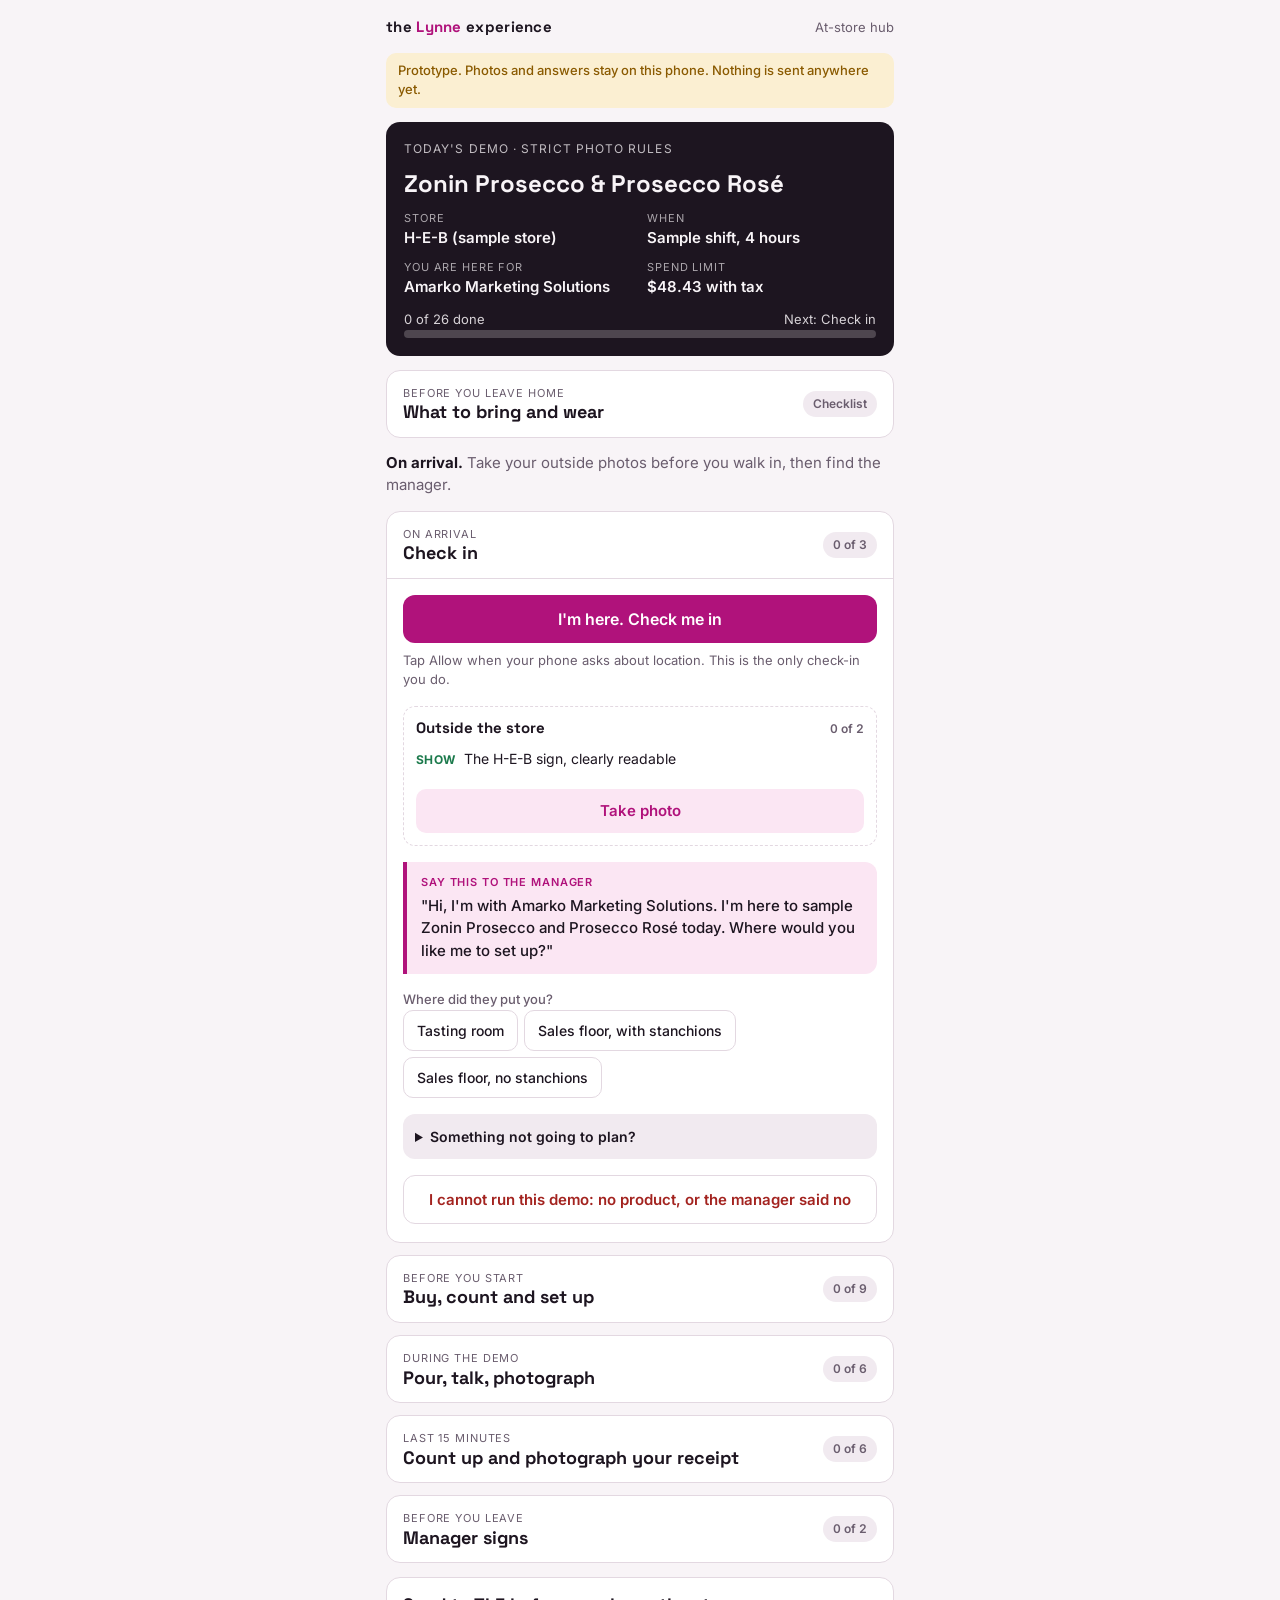
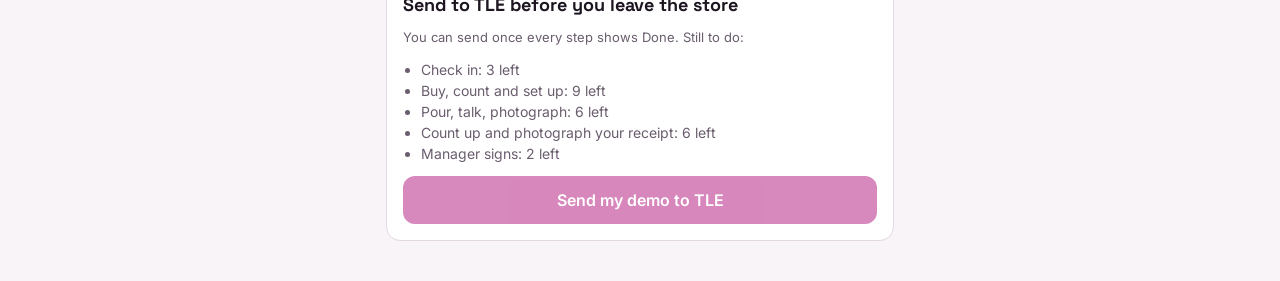
==== zonin/index.html @ b0b4a989 "Add Zonin strict-photo-rules hub prototype Co-Authored-By: Claude Fable 5.2 <noreply@anthropic.com>" ====
<!doctype html>
<html lang="en">
<head>
<meta charset="utf-8">
<meta name="viewport" content="width=device-width, initial-scale=1, viewport-fit=cover">
<meta name="robots" content="noindex">
<style>html,body{margin:0}</style>
<meta name="claude:viewport-fit-sides" content="cover">
<title>Zonin At-Store Hub</title>
<link rel="stylesheet" href="https://fonts.googleapis.com/css2?family=Inter:wght@400;500;600&family=Space+Grotesk:wght@500;600;700&display=swap">
<style>
/* Layout: one phone-width column. A shift ticket on top, then the demo as five timed stages that open one at a time.
   This is the strict-client version: every photo box carries its own rules and each photo is confirmed before it counts. */
:root{
  --bg:#F8F4F7; --surface:#FFFFFF; --sunk:#F1EAF0; --ink:#1D1520; --muted:#6A5D6E; --line:#E3D8E1;
  --accent:#B0127B; --accent-ink:#FFFFFF; --accent-soft:#FBE6F3;
  --good:#1C7A4C; --good-soft:#DFF3E8; --warn:#8A5A00; --warn-soft:#FBEFD2; --bad:#A3231F; --bad-soft:#FBE4E2;
  --display:"Space Grotesk","Avenir Next","Segoe UI",sans-serif;
  --body:"Inter",system-ui,-apple-system,"Segoe UI",sans-serif;
  --r:14px;
}
@media (prefers-color-scheme: dark){:root:not([data-theme="light"]){
  --bg:#141015; --surface:#1F1821; --sunk:#2A212C; --ink:#F4ECF2; --muted:#AA9CAD; --line:#3A2F3C;
  --accent:#F062BC; --accent-ink:#1D0A16; --accent-soft:#3B1730;
  --good:#58C990; --good-soft:#163526; --warn:#E9B949; --warn-soft:#3A2D0D; --bad:#F08A85; --bad-soft:#3D1917; color-scheme:dark}}
:root[data-theme="dark"]{
  --bg:#141015; --surface:#1F1821; --sunk:#2A212C; --ink:#F4ECF2; --muted:#AA9CAD; --line:#3A2F3C;
  --accent:#F062BC; --accent-ink:#1D0A16; --accent-soft:#3B1730;
  --good:#58C990; --good-soft:#163526; --warn:#E9B949; --warn-soft:#3A2D0D; --bad:#F08A85; --bad-soft:#3D1917; color-scheme:dark}

*{box-sizing:border-box}
[hidden]{display:none!important}
body{background:var(--bg);color:var(--ink);font-family:var(--body);font-size:16px;line-height:1.5}
.wrap{max-width:540px;margin:0 auto;padding-block:16px 40px;
  padding-left:max(16px,env(safe-area-inset-left,0px));padding-right:max(16px,env(safe-area-inset-right,0px));
  display:flex;flex-direction:column;gap:14px}
h1,h2,h3{font-family:var(--display);margin:0;text-wrap:balance;line-height:1.2}
p{margin:0}
.vh{position:absolute;width:1px;height:1px;overflow:hidden;clip-path:inset(50%)}
:focus-visible{outline:3px solid var(--accent);outline-offset:2px}

.proto{background:var(--warn-soft);color:var(--warn);border-radius:10px;padding:8px 12px;font-size:13px;font-weight:500}
.brand{display:flex;justify-content:space-between;align-items:baseline;gap:8px}
.brand b{font-family:var(--display);font-size:15px;letter-spacing:.02em}
.brand b i{font-style:normal;color:var(--accent)}
.brand span{font-size:13px;color:var(--muted)}

.ticket{background:var(--ink);color:var(--bg);border-radius:var(--r);padding:18px;display:flex;flex-direction:column;gap:12px}
.ticket .eyebrow{font-size:12px;letter-spacing:.09em;text-transform:uppercase;opacity:.75}
.ticket h1{font-size:24px}
.ticket dl{display:grid;grid-template-columns:1fr 1fr;gap:10px 14px;margin:0}
.ticket dt{font-size:11px;letter-spacing:.08em;text-transform:uppercase;opacity:.65}
.ticket dd{margin:0;font-weight:600;font-size:15px}
.bar{height:8px;border-radius:99px;background:color-mix(in srgb,var(--bg) 22%,transparent);overflow:hidden}
.bar i{display:block;height:100%;width:0;background:var(--accent);border-radius:99px;transition:width .3s}
@media (prefers-reduced-motion:reduce){.bar i{transition:none}}
.barrow{display:flex;justify-content:space-between;gap:8px;font-size:13px;opacity:.85}

.coach{font-size:15px;color:var(--muted)}
.coach b{color:var(--ink)}

details.stage,details.prep{background:var(--surface);border:1px solid var(--line);border-radius:var(--r)}
details.stage>summary,details.prep>summary{list-style:none;cursor:pointer;padding:14px 16px;display:flex;align-items:center;gap:10px}
details.stage>summary::-webkit-details-marker,details.prep>summary::-webkit-details-marker{display:none}
.when{font-size:11px;letter-spacing:.08em;text-transform:uppercase;color:var(--muted)}
.stitle{flex:1;min-width:0}
.stitle h2{font-size:18px}
.chip{font-size:12px;font-weight:600;padding:4px 10px;border-radius:99px;background:var(--sunk);color:var(--muted);white-space:nowrap;font-variant-numeric:tabular-nums}
.chip.done{background:var(--good-soft);color:var(--good)}
.chip.part{background:var(--accent-soft);color:var(--accent)}
.sbody{padding:16px 16px 18px;display:flex;flex-direction:column;gap:16px;border-top:1px solid var(--line)}

.btn{font:600 16px var(--body);border:0;border-radius:12px;padding:14px 16px;background:var(--accent);color:var(--accent-ink);cursor:pointer;width:100%}
.btn.ghost{background:var(--sunk);color:var(--ink)}
.btn.quiet{background:none;color:var(--bad);border:1px solid var(--line);font-size:15px}
.btn:disabled{opacity:.5;cursor:default}
.stamp{display:flex;gap:10px;align-items:center;background:var(--good-soft);color:var(--good);border-radius:12px;padding:12px 14px;font-weight:600}
.note{font-size:13px;color:var(--muted)}
.alert{background:var(--bad-soft);color:var(--bad);border-radius:12px;padding:12px 14px;font-size:14px;font-weight:500}
.alert.soft{background:var(--warn-soft);color:var(--warn)}
.alert:empty{display:none}

.say{border-left:4px solid var(--accent);background:var(--accent-soft);border-radius:0 12px 12px 0;padding:12px 14px}
.say small{display:block;font-size:11px;letter-spacing:.08em;text-transform:uppercase;color:var(--accent);font-weight:600;margin-bottom:4px}
.say p{font-size:15px;font-weight:500}

.card{background:var(--sunk);border-radius:12px;padding:12px;display:flex;flex-direction:column;gap:8px}
.card h3{font-size:14px}
.buy{margin:0;padding:0;list-style:none;display:flex;flex-direction:column;gap:6px;font-size:14px}
.buy li{display:flex;gap:10px;align-items:baseline}
.buy b{font:700 16px var(--display);min-width:2.2ch;font-variant-numeric:tabular-nums}
.buy span{flex:1;min-width:0}
.buy em{font-style:normal;color:var(--muted);white-space:nowrap}
.plain{margin:0;padding-left:18px;font-size:14px;display:flex;flex-direction:column;gap:4px}

.slot{border:1px dashed var(--line);border-radius:12px;padding:12px;display:flex;flex-direction:column;gap:10px}
.slot.ok{border-style:solid;border-color:var(--good)}
.slot header{display:flex;justify-content:space-between;gap:8px;align-items:baseline}
.slot h3{font-size:15px}
.count{font-size:12px;font-weight:600;color:var(--muted);font-variant-numeric:tabular-nums;white-space:nowrap}
.slot.ok .count{color:var(--good)}
.rules{margin:0;padding:0;list-style:none;display:flex;flex-direction:column;gap:4px;font-size:14px}
.rules li{display:flex;gap:8px;align-items:baseline}
.rules li::before{font-weight:700;font-size:12px;letter-spacing:.04em;min-width:38px}
.rules .yes::before{content:"SHOW";color:var(--good)}
.rules .no::before{content:"NEVER";color:var(--bad)}
.msg:empty{display:none}
.msg{font-size:13px;font-weight:600;color:var(--warn)}
.msg.good{color:var(--good)}
.msg.bad{color:var(--bad)}
.thumbs{display:flex;gap:8px;flex-wrap:wrap}
.thumbs:empty{display:none}
.thumbs figure{margin:0;position:relative;width:76px}
.thumbs img{width:76px;height:76px;object-fit:cover;border-radius:8px;display:block}
.thumbs figcaption{font-size:10.5px;line-height:1.3;color:var(--muted);margin-top:3px}
.thumbs figcaption b{color:var(--good);font-weight:600}
.thumbs figcaption b.off{color:var(--bad)}
.thumbs .x{position:absolute;top:-6px;right:-6px;width:26px;height:26px;border-radius:99px;border:2px solid var(--surface);background:var(--ink);color:var(--bg);font:700 14px/1 var(--body);cursor:pointer;padding:0}
.add{display:inline-flex;align-items:center;justify-content:center;gap:6px;font-weight:600;font-size:15px;padding:11px 14px;border-radius:10px;background:var(--accent-soft);color:var(--accent);cursor:pointer}
.add:focus-within{outline:3px solid var(--accent);outline-offset:2px}
.pend{background:var(--sunk);border-radius:12px;padding:12px;display:flex;flex-direction:column;gap:10px}
.pend img{width:100%;max-height:320px;object-fit:contain;border-radius:8px;background:var(--ink)}
.pend h4{margin:0;font:600 15px var(--display)}
.two{display:grid;grid-template-columns:1fr 1fr;gap:8px}

.prod{background:var(--sunk);border-radius:12px;padding:12px;display:flex;flex-direction:column;gap:10px}
.prod h3{font-size:14px}
.grid{display:grid;grid-template-columns:1fr 1fr;gap:10px}
.f{display:flex;flex-direction:column;gap:4px;min-width:0}
.f>span,.seg>legend{font-size:13px;font-weight:500;color:var(--muted);padding:0}
input[type=text],textarea{font:16px var(--body);color:var(--ink);background:var(--surface);border:1px solid var(--line);border-radius:10px;padding:10px 12px;width:100%}
.seg{border:0;margin:0;padding:0;display:flex;flex-direction:column;gap:4px;min-width:0}
.seg .opts{display:flex;flex-wrap:wrap;gap:6px}
.seg label{position:relative}
.seg input{position:absolute;opacity:0;inset:0}
.seg label span{display:block;padding:9px 13px;border-radius:10px;background:var(--surface);border:1px solid var(--line);font-size:14px;font-weight:500;cursor:pointer}
.seg input:checked+span{background:var(--accent);border-color:var(--accent);color:var(--accent-ink)}
.seg input:focus-visible+span{outline:3px solid var(--accent);outline-offset:2px}
.tick{display:flex;gap:10px;align-items:flex-start;font-size:15px;cursor:pointer}
.tick input{width:22px;height:22px;margin:1px 0 0;accent-color:var(--accent);flex:none}

.tally{display:flex;align-items:center;gap:12px;background:var(--sunk);border-radius:12px;padding:12px}
.tally output{font:700 34px var(--display);min-width:2ch;text-align:center;font-variant-numeric:tabular-nums}
.tally .lbl{flex:1;font-size:14px;color:var(--muted);min-width:0}
.tally button{font:700 22px var(--display);width:52px;height:52px;border-radius:12px;border:0;cursor:pointer;background:var(--accent);color:var(--accent-ink)}
.tally button.minus{background:var(--surface);color:var(--ink);border:1px solid var(--line)}

canvas.sig{width:100%;height:140px;background:var(--surface);border:1px solid var(--line);border-radius:10px;touch-action:none;display:block}
.sigrow{display:flex;justify-content:space-between;align-items:center}
.link{background:none;border:0;color:var(--accent);font:600 14px var(--body);cursor:pointer;padding:4px 0}

details.help{border-radius:12px;background:var(--sunk);padding:0 12px}
details.help>summary{cursor:pointer;padding:12px 0;font-weight:600;font-size:14px}
details.help dl{margin:0 0 12px;display:flex;flex-direction:column;gap:10px}
details.help dt{font-weight:600;font-size:14px}
details.help dd{margin:2px 0 0;font-size:14px;color:var(--muted)}

.send{background:var(--surface);border:1px solid var(--line);border-radius:var(--r);padding:16px;display:flex;flex-direction:column;gap:12px}
.send h2{font-size:18px}
.missing{margin:0;padding-left:18px;font-size:14px;color:var(--muted)}
.route{margin:0;padding:0;list-style:none;display:flex;flex-direction:column;gap:6px;font-size:14px}
.route li{display:flex;gap:8px}
.route b{min-width:108px}
</style>

</head>
<body>
<div class="wrap">
  <div class="brand"><b>the <i>Lynne</i> experience</b><span>At-store hub</span></div>
  <p class="proto">Prototype. Photos and answers stay on this phone. Nothing is sent anywhere yet.</p>

  <section class="ticket" aria-label="Your shift">
    <span class="eyebrow">Today's demo · strict photo rules</span>
    <h1>Zonin Prosecco &amp; Prosecco Rosé</h1>
    <dl>
      <div><dt>Store</dt><dd>H-E-B (sample store)</dd></div>
      <div><dt>When</dt><dd>Sample shift, 4 hours</dd></div>
      <div><dt>You are here for</dt><dd>Amarko Marketing Solutions</dd></div>
      <div><dt>Spend limit</dt><dd>$48.43 with tax</dd></div>
    </dl>
    <div>
      <div class="barrow"><span id="barText">0 of 0 done</span><span id="barNext"></span></div>
      <div class="bar" role="progressbar" aria-labelledby="barText"><i id="barFill"></i></div>
    </div>
  </section>

  <details class="prep">
    <summary><div class="stitle"><div class="when">Before you leave home</div><h2>What to bring and wear</h2></div><span class="chip">Checklist</span></summary>
    <div class="sbody">
      <div class="card"><h3>Turn on location first</h3>
        <p class="note">Every photo on this job must carry its location. Turn on Location Services for your camera, and when this page asks to use your location, tap Allow.</p></div>
      <div class="card"><h3>Bring</h3><ul class="plain">
        <li>Your RBS or TIPS certification</li><li>Table, 4 feet long if you have one</li>
        <li>Black fabric tablecloth that reaches the floor. No plastic.</li>
        <li>Wine opener, ice bucket, serving tray</li><li>Small trash can and liner</li><li>Pen, and your phone fully charged</li></ul></div>
      <div class="card"><h3>Your kit should have</h3><ul class="plain">
        <li>50 sample cups, 25 napkins, 2 pairs of gloves</li><li>21+ sign and the acrylic table sign</li></ul></div>
      <div class="card"><h3>Wear</h3><ul class="plain">
        <li>Black or white polo or dress shirt, no logos</li><li>Black slacks, no yoga pants</li><li>Closed-toe shoes, long hair tied back</li></ul></div>
    </div>
  </details>

  <p class="coach" id="coach"></p>
  <main id="stages" style="display:flex;flex-direction:column;gap:12px"></main>

  <section class="send" aria-label="Send to TLE">
    <h2>Send to TLE before you leave the store</h2>
    <p class="note" id="sendNote"></p>
    <ul class="missing" id="missing"></ul>
    <button class="btn" id="sendBtn" type="button">Send my demo to TLE</button>
    <div id="sent" hidden>
      <p class="stamp">Prototype: nothing was sent.</p>
      <p class="note" style="margin-top:10px">In the live hub, this tap would deliver everything for you:</p>
      <ul class="route" style="margin-top:8px">
        <li><b>Photos</b><span>each with its time and location, to this shift's folder and then to the matching photo slot in the reporting system</span></li>
        <li><b>Receipt</b><span>photo and total, checked against the spend limit</span></li>
        <li><b>Report</b><span>counts, shopper comments and the manager's signature, filed for this shift</span></li>
      </ul>
    </div>
  </section>
</div>

<script>
const CAP=48.43;
const PRODUCTS=[{id:'pros',name:'Zonin Prosecco 187ml'},{id:'rose',name:'Zonin Prosecco Rosé 187ml'}];
const SLOTS={
  outside:{n:2,title:'Outside the store',yes:['The H-E-B sign, clearly readable'],no:[]},
  inside:{n:4,title:'Inside the store, general views',yes:['A wide view of the aisle or department around your table'],no:['A price you can read']},
  tableNo:{n:1,title:'Your table, without you',yes:['The whole table and black cloth','The acrylic sign and the 21+ sign','Only the 187ml bottles'],no:['A price you can read']},
  tableBA:{n:1,title:'Your table, with you behind it',yes:['You behind the fully set table','The acrylic sign'],no:['A price you can read'],tip:'Ask a store associate to take this one.'},
  shoppers:{n:10,min:6,title:'Shoppers tasting the wine',yes:['The sample cup in their hand','The table sign, whenever you can','Someone you have not photographed yet'],no:['A shopper holding only a bottle','A price you can read'],tip:'Ask before you take it. A different person in every photo.'},
  receipt:{n:1,title:'Your purchase receipt',yes:['Store name, date, every item and the total'],no:[],tip:'Lay it flat on the table.'},
  shelf:{n:1,title:'The shelf where the wine should be',yes:['The empty space or shelf tag for Zonin'],no:[]}};
const HELP={
  arrive:[['The manager is not expecting me','Show them your shift details at the top of this page and say you are with Amarko Marketing Solutions. If they still say no, tap "I cannot run this demo" below.'],
          ['I am running late','Check in the moment you arrive and tell your TLE coordinator. This job must run on its scheduled date.']],
  setup:[['The store only has full-size bottles','Do not buy them. Only the 187ml bottles can be on your table. Tap "I cannot run this demo" in the first step and contact your TLE coordinator.'],
         ['There are price signs all around my table','Turn the table or stand so the signs are behind you, and check each photo before you keep it.']],
  during:[['A shopper does not want to be photographed','That is fine. Thank them and wait for the next one. You need different people, so keep asking.'],
          ['The store is slow and I am short on people','Keep going until the end of the shift. Under 6 different people tasting, the event is rejected, so tell your TLE coordinator early.'],
          ['Someone looks under 21 or has no ID','Do not pour. No ID, no sample.']],
  wrap:[['My receipt is over $48.43','Tell your TLE coordinator before you leave. Do not buy anything that is not on the list.'],
        ['I lost the receipt','Ask customer service to reprint it. Most registers can within the same day.']],
  report:[['The manager is busy or gone','Ask the manager on duty or a department lead to sign instead, and enter their name.'],
          ['The manager will not sign','Do not sign for them. Contact your TLE coordinator before you leave the store.']],
  blocked:[['The manager will not let me take photos inside','Take the outside photo, write what the manager said below, and contact your TLE coordinator.']]};

let S={}; try{S=JSON.parse(localStorage.getItem('tleHubZonin')||'{}')}catch(e){}
const photos={outside:[],inside:[],tableNo:[],tableBA:[],shoppers:[],receipt:[],shelf:[]};
const pending={};
let signed=false;
const save=()=>{try{localStorage.setItem('tleHubZonin',JSON.stringify(S))}catch(e){}};
const has=k=>S[k]!==undefined&&S[k]!==null&&S[k]!==false&&String(S[k]).trim()!=='';
const esc=s=>String(s).replace(/[&<>"]/g,c=>({'&':'&amp;','<':'&lt;','>':'&gt;','"':'&quot;'}[c]));
const val=k=>has(k)?esc(S[k]):'';
const clock=d=>d.toLocaleTimeString([], {hour:'numeric',minute:'2-digit'});
const want=id=>S.blocked&&(id==='outside'||id==='inside')?1:SLOTS[id].n;
const got=id=>photos[id].length>=want(id);

const num=(k,label)=>`<label class="f"><span>${label}</span><input type="text" inputmode="decimal" id="f-${k}" data-k="${k}" value="${val(k)}"></label>`;
const text=(k,label)=>`<label class="f"><span>${label}</span><input type="text" id="f-${k}" data-k="${k}" value="${val(k)}"></label>`;
const tick=(k,label)=>`<label class="tick"><input type="checkbox" id="f-${k}" data-k="${k}" ${S[k]?'checked':''}><span>${label}</span></label>`;
const seg=(k,label,opts)=>`<fieldset class="seg"><legend>${label}</legend><div class="opts">${opts.map((o,i)=>`<label><input type="radio" name="${k}" id="f-${k}-${i}" value="${esc(o)}" ${S[k]===o?'checked':''}><span>${esc(o)}</span></label>`).join('')}</div></fieldset>`;
const rules=id=>`<ul class="rules">${SLOTS[id].yes.map(r=>`<li class="yes">${r}</li>`).join('')}${SLOTS[id].no.map(r=>`<li class="no">${r}</li>`).join('')}</ul>`;
const slot=id=>`<div class="slot" id="slot-${id}"><header><h3>${SLOTS[id].title}</h3><span class="count" id="cnt-${id}"></span></header>
  ${rules(id)}${SLOTS[id].tip?`<p class="note">${SLOTS[id].tip}</p>`:''}<p class="msg" id="msg-${id}" aria-live="polite"></p>
  <div class="thumbs" id="th-${id}"></div><div id="pend-${id}"></div>
  <label class="add" id="add-${id}">Take photo<input class="vh" type="file" accept="image/*" capture="environment" id="file-${id}" data-slot="${id}"></label></div>`;
const prodBlock=fields=>PRODUCTS.map(p=>`<div class="prod"><h3>${p.name}</h3><div class="grid">${fields.map(([k,l])=>num(p.id+'_'+k,l)).join('')}</div></div>`).join('');
const help=id=>`<details class="help"><summary>Something not going to plan?</summary><dl>${HELP[id].map(([q,a])=>`<div><dt>${q}</dt><dd>${a}</dd></div>`).join('')}
  <div><dt>Still stuck?</dt><dd>Contact your TLE coordinator. Their number will show here in the live hub.</dd></div></dl></details>`;
const TABLE=[['tCloth','Black fabric cloth covers the table to the floor'],['tBottles','Only 187ml bottles are on the table'],['tSigns','Acrylic sign and 21+ sign face the shopper'],['tPrices','No price tag or sale sign will be in my photos']];
const START_F=[['countIn','Units on shelf now']];
const END_F=[['countOut','Units left on shelf'],['used','Units used for sampling']];
const COMMENTS=[1,2,3,4];

const NORMAL=[
 {id:'arrive',when:'On arrival',title:'Check in',coach:'Take your outside photos before you walk in, then find the manager.',
  body:()=>`<div id="checkin"></div>${slot('outside')}
   <div class="say"><small>Say this to the manager</small><p>"Hi, I'm with Amarko Marketing Solutions. I'm here to sample Zonin Prosecco and Prosecco Rosé today. Where would you like me to set up?"</p></div>
   ${seg('where','Where did they put you?',['Tasting room','Sales floor, with stanchions','Sales floor, no stanchions'])}<p class="alert" id="dryMsg"></p>
   ${help('arrive')}<button class="btn quiet" type="button" id="blockBtn">I cannot run this demo: no product, or the manager said no</button>`,
  need:()=>[['Check in',has('checkin')],['2 photos outside the store',got('outside')],['Where you are set up',has('where')]]},
 {id:'setup',when:'Before you start',title:'Buy, count and set up',coach:'Count the shelf, buy only what is on the list, then build the table.',
  body:()=>`${prodBlock(START_F)}
   <div class="card"><h3>Buy exactly this</h3><ul class="buy">
     <li><b>2</b><span>Zonin Prosecco 187ml</span><em>$12.99 each</em></li>
     <li><b>1</b><span>Zonin Prosecco Rosé 187ml</span><em>$11.99</em></li>
     <li><b>1</b><span>Ice, only if the store has none for you</span><em>$7.99</em></li></ul>
     <p class="note">Your limit is $${CAP} with tax. Keep the receipt and every empty bottle.</p></div>
   <div class="card"><h3>Before any table photo</h3>${TABLE.map(([k,l])=>tick(k,l)).join('')}</div>
   ${slot('tableNo')}${slot('tableBA')}${slot('inside')}${help('setup')}`,
  need:()=>[...PRODUCTS.map(p=>[`Shelf count: ${p.name}`,has(p.id+'_countIn')]),...TABLE.map(([k,l])=>[l,has(k)]),['Table photo without you',got('tableNo')],['Table photo with you',got('tableBA')],['4 photos inside the store',got('inside')]]},
 {id:'during',when:'During the demo',title:'Pour, talk, photograph',coach:'A different shopper in every photo, cup in hand. Start early: you need 10.',
  body:()=>`<div class="card"><h3>Every pour</h3><ul class="plain"><li>Wait for the shopper to come to you</li><li>Check their ID</li><li>Pour 1 oz, then tell them about the wine</li></ul></div>
   <div class="tally"><span class="lbl">Samples poured</span><button type="button" class="minus" id="tMinus" aria-label="Take one off">−</button><output id="tOut">0</output><button type="button" id="tPlus" aria-label="Add one sample">+</button></div>
   ${slot('shoppers')}
   <div class="card"><h3>Four things shoppers said</h3><p class="note">Write them down as you hear them. Four are required.</p>${COMMENTS.map(i=>text('c'+i,'Comment '+i)).join('')}</div>${help('during')}`,
  need:()=>[['Samples poured',(S.poured||0)>0],['10 photos of different shoppers tasting',got('shoppers')],...COMMENTS.map(i=>['Shopper comment '+i,has('c'+i)])]},
 {id:'wrap',when:'Last 15 minutes',title:'Count up and photograph your receipt',coach:'Count the shelf again and get the receipt in before it gets lost.',
  body:()=>`${prodBlock(END_F)}${slot('receipt')}${num('receiptTotal','Receipt total $')}<p class="alert" id="capMsg"></p>${help('wrap')}`,
  need:()=>[...PRODUCTS.flatMap(p=>END_F.map(([k,l])=>[`${l}: ${p.name}`,has(p.id+'_'+k)])),['Receipt photo',got('receipt')],['Receipt total',has('receiptTotal')]]},
 {id:'report',when:'Before you leave',title:'Manager signs',coach:'Hand your phone to the manager to sign, then send everything before you walk out.',
  body:()=>`${text('mgrName','Store manager full name')}
   <div class="f"><div class="sigrow"><span style="font-size:13px;font-weight:500;color:var(--muted)">Store manager signature</span><button type="button" class="link" id="sigClear">Clear</button></div>
   <canvas class="sig" id="sig" aria-label="Signature box. Hand the phone to the manager to sign."></canvas></div>${help('report')}`,
  need:()=>[['Manager name',has('mgrName')],['Manager signature',signed]]}
];
const BLOCKED=[
 {id:'arrive',when:'On arrival',title:'Check in',coach:'Check in so there is a record that you came.',
  body:()=>`<div id="checkin"></div>${slot('outside')}`,
  need:()=>[['Check in',has('checkin')],['1 photo outside the store',got('outside')]]},
 {id:'blocked',when:'Demo could not run',title:'Show what happened',coach:'You still report and you still get three photos: outside, inside, and the shelf.',
  body:()=>`<p class="alert soft">Contact your TLE coordinator now, before you leave the store.</p>
   ${seg('why','What stopped the demo?',['Product not in stock','Manager said no','Something else'])}
   <label class="f"><span>What happened, and who you spoke to</span><textarea id="f-whyNote" data-k="whyNote" style="min-height:76px">${val('whyNote')}</textarea></label>
   ${slot('inside')}${slot('shelf')}${help('blocked')}<button class="btn ghost" type="button" id="unblockBtn">Go back. I can run the demo after all</button>`,
  need:()=>[['What stopped the demo',has('why')],['What happened',has('whyNote')],['1 photo inside the store',got('inside')],['Photo of the shelf',got('shelf')]]}
];
const stages=()=>S.blocked?BLOCKED:NORMAL;

const host=document.getElementById('stages');
let sig=null,ctx=null,drawing=false;
function render(openId){
  signed=false;
  host.innerHTML=stages().map(s=>`<details class="stage" id="st-${s.id}"><summary><div class="stitle"><div class="when">${s.when}</div><h2>${s.title}</h2></div><span class="chip" id="chip-${s.id}"></span></summary><div class="sbody">${s.body()}</div></details>`).join('');
  drawCheckin();
  Object.keys(SLOTS).forEach(id=>{if(document.getElementById('slot-'+id))drawSlot(id)});
  sig=document.getElementById('sig');
  if(sig){ctx=sig.getContext('2d');
    sig.addEventListener('pointerdown',e=>{if(!sig.width||sig.width===300)sizeSig();drawing=true;sig.setPointerCapture(e.pointerId);ctx.beginPath();ctx.moveTo(...pt(e))});
    sig.addEventListener('pointermove',e=>{if(!drawing)return;ctx.lineTo(...pt(e));ctx.stroke();if(!signed){signed=true;refresh()}});
    ['pointerup','pointercancel'].forEach(n=>sig.addEventListener(n,()=>drawing=false));
    document.getElementById('st-report').addEventListener('toggle',e=>{if(e.target.open&&!signed)sizeSig()});}
  const next=refresh();
  const open=document.getElementById('st-'+(openId||(next&&next.id)))||host.firstElementChild;
  open.open=true;
}
function sizeSig(){const r=sig.getBoundingClientRect(),d=window.devicePixelRatio||1;if(!r.width)return;sig.width=r.width*d;sig.height=r.height*d;ctx.setTransform(d,0,0,d,0,0);ctx.lineWidth=2.2;ctx.lineCap='round';ctx.lineJoin='round';ctx.strokeStyle=getComputedStyle(document.body).color}
const pt=e=>{const r=sig.getBoundingClientRect();return[e.clientX-r.left,e.clientY-r.top]};

/* Location: asked from the phone at check-in and again for each kept photo. Stays on this device in the prototype. */
function locate(done){
  try{
    if(!navigator.geolocation){done(null);return}
    navigator.geolocation.getCurrentPosition(p=>done([p.coords.latitude,p.coords.longitude]),()=>done(null),{enableHighAccuracy:true,timeout:10000,maximumAge:30000});
  }catch(e){done(null)}
}
function drawCheckin(){
  const el=document.getElementById('checkin');if(!el)return;
  if(!has('checkin')){el.innerHTML=`<button class="btn" type="button" id="ciBtn">I'm here. Check me in</button><p class="note" style="margin-top:8px">Tap Allow when your phone asks about location. This is the only check-in you do.</p>`;return}
  const l=S.ciLoc==='off'?'<p class="alert soft" style="margin-top:8px">Your location did not come through. Turn on location for this page, or your photos may not be accepted.</p>':S.ciLoc?'<p class="note" style="margin-top:8px">Location recorded.</p>':'';
  el.innerHTML=`<p class="stamp">Checked in at ${esc(S.checkin)}</p>${l}`;
}
function drawSlot(id){
  const list=photos[id],n=list.length,need=want(id),sl=SLOTS[id];
  document.getElementById('cnt-'+id).textContent=`${Math.min(n,need)} of ${need}`+(n>need?` (+${n-need})`:'');
  document.getElementById('slot-'+id).classList.toggle('ok',n>=need);
  document.getElementById('th-'+id).innerHTML=list.map((p,i)=>`<figure><img src="${p.u}" alt="${sl.title}, photo ${i+1}"><button type="button" class="x" data-rm="${id}:${i}" aria-label="Remove photo ${i+1}">×</button><figcaption>${clock(p.t)}<br>${p.loc===undefined?'locating…':p.loc?'<b>located</b>':'<b class="off">no location</b>'}</figcaption></figure>`).join('');
  const pd=pending[id];
  document.getElementById('pend-'+id).innerHTML=pd?`<div class="pend"><img src="${pd.u}" alt="The photo you just took"><h4>Look at it before it counts</h4>${rules(id)}<div class="two"><button type="button" class="btn" data-keep="${id}">It counts</button><button type="button" class="btn ghost" data-retake="${id}">Retake</button></div></div>`:'';
  document.getElementById('add-'+id).hidden=!!pd;
  const m=document.getElementById('msg-'+id);let t='',c='msg';
  const off=list.filter(p=>p.loc===null).length;
  if(sl.min&&!S.blocked){
    if(n<sl.min){t=`${sl.min-n} more to reach the minimum. Under ${sl.min} different people, the event is rejected and has to be redone.`;c='msg bad'}
    else if(n<need){t=`Minimum met. Keep going: ${need} is the target.`}
    else{t='Target met. More photos of new people only help.';c='msg good'}
  }
  if(off){t=(t?t+' ':'')+`${off} photo${off>1?'s have':' has'} no location. Turn location on and retake if you can.`;c='msg bad'}
  m.textContent=t;m.className=c;
}
function refresh(){
  let done=0,total=0,next=null;const miss=[];
  stages().forEach(s=>{
    const list=s.need(),d=list.filter(x=>x[1]).length;
    done+=d;total+=list.length;
    const c=document.getElementById('chip-'+s.id);
    c.textContent=d===list.length?'Done':`${d} of ${list.length}`;
    c.className='chip'+(d===list.length?' done':d>0?' part':'');
    if(d<list.length){if(!next)next=s;miss.push(`${s.title}: ${list.length-d} left`)}
  });
  document.getElementById('barText').textContent=`${done} of ${total} done`;
  document.getElementById('barFill').style.width=(total?done/total*100:0)+'%';
  document.getElementById('barNext').textContent=next?`Next: ${next.title}`:'Ready to send';
  document.getElementById('coach').innerHTML=next?`<b>${next.when}.</b> ${next.coach}`:'<b>All done.</b> Send it to TLE before you leave the store.';
  document.getElementById('missing').innerHTML=miss.map(m=>`<li>${esc(m)}</li>`).join('');
  document.getElementById('sendNote').textContent=next?'You can send once every step shows Done. Still to do:':'Everything is in. One tap sends it all.';
  document.getElementById('sendBtn').disabled=!!next;
  const tOut=document.getElementById('tOut');if(tOut)tOut.textContent=S.poured||0;
  const dry=document.getElementById('dryMsg');if(dry)dry.textContent=S.where==='Sales floor, no stanchions'?'No stanchions means this event runs dry: do not pour. Contact your TLE coordinator now.':'';
  const cap=document.getElementById('capMsg');if(cap){const v=parseFloat(String(S.receiptTotal||'').replace(/[^0-9.]/g,''));cap.textContent=v>CAP?`That is over your $${CAP} limit. Tell your TLE coordinator before you leave the store.`:''}
  return next;
}

document.addEventListener('input',e=>{const t=e.target,k=t.dataset&&t.dataset.k;if(k&&t.type!=='checkbox'){S[k]=t.value;save();refresh()}});
document.addEventListener('change',e=>{
  const t=e.target;
  if(t.type==='radio'){S[t.name]=t.value;save();refresh()}
  if(t.type==='checkbox'&&t.dataset.k){S[t.dataset.k]=t.checked;save();refresh()}
  if(t.dataset&&t.dataset.slot&&t.files[0]){const id=t.dataset.slot;pending[id]={u:URL.createObjectURL(t.files[0]),t:new Date()};t.value='';drawSlot(id)}
});
document.addEventListener('click',e=>{
  const t=e.target,id=t.id,d=t.dataset||{};
  if(id==='ciBtn'){S.checkin=clock(new Date());save();drawCheckin();refresh();locate(l=>{S.ciLoc=l?'on':'off';save();drawCheckin()})}
  if(id==='tPlus'){S.poured=(S.poured||0)+1;save();refresh()}
  if(id==='tMinus'){S.poured=Math.max(0,(S.poured||0)-1);save();refresh()}
  if(id==='sendBtn'){document.getElementById('sent').hidden=false;t.hidden=true}
  if(id==='sigClear'){sizeSig();signed=false;refresh()}
  if(id==='blockBtn'){S.blocked=true;save();render('blocked')}
  if(id==='unblockBtn'){S.blocked=false;save();render('arrive')}
  if(d.keep){const s=d.keep,p=pending[s];delete pending[s];photos[s].push(p);drawSlot(s);refresh();locate(l=>{p.loc=l;if(document.getElementById('slot-'+s))drawSlot(s)})}
  if(d.retake){const s=d.retake;URL.revokeObjectURL(pending[s].u);delete pending[s];drawSlot(s)}
  if(d.rm){const[s,i]=d.rm.split(':');photos[s].splice(+i,1);drawSlot(s);refresh()}
});

render();
</script>
</body>
</html>
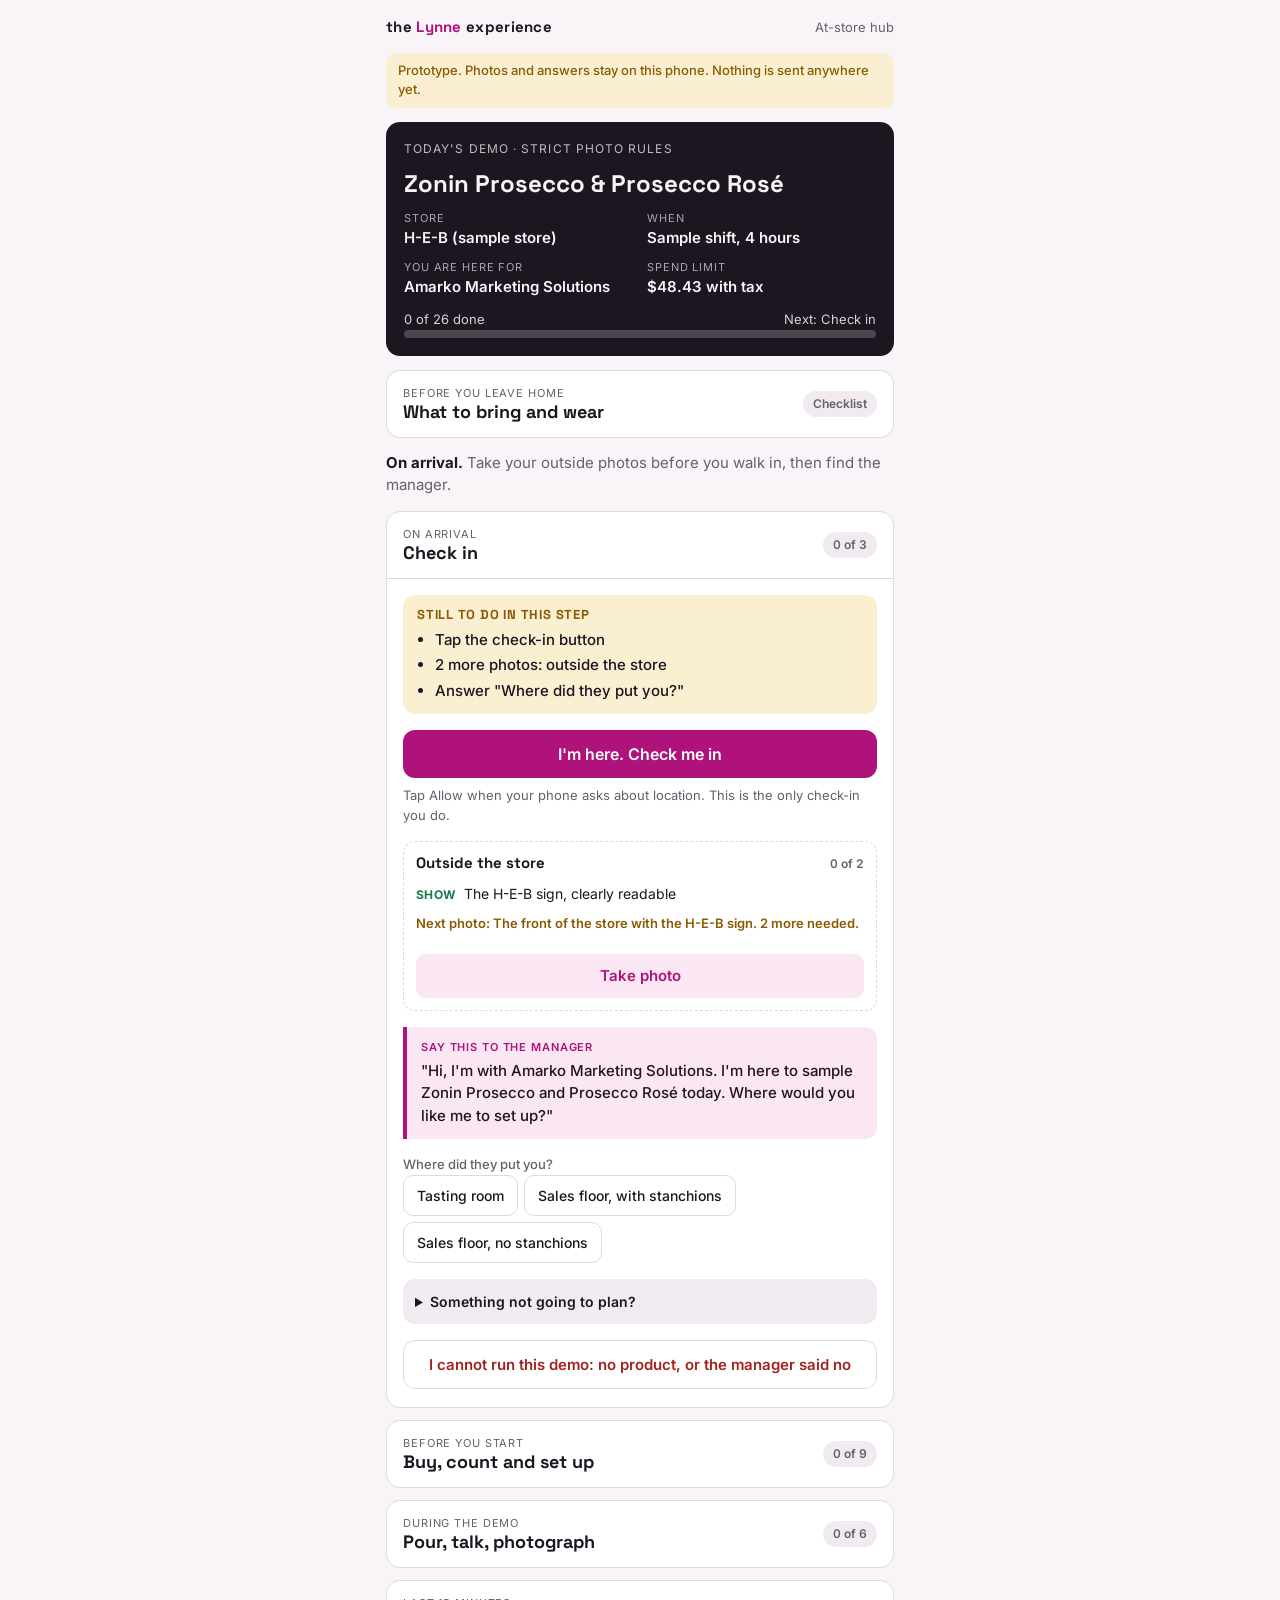
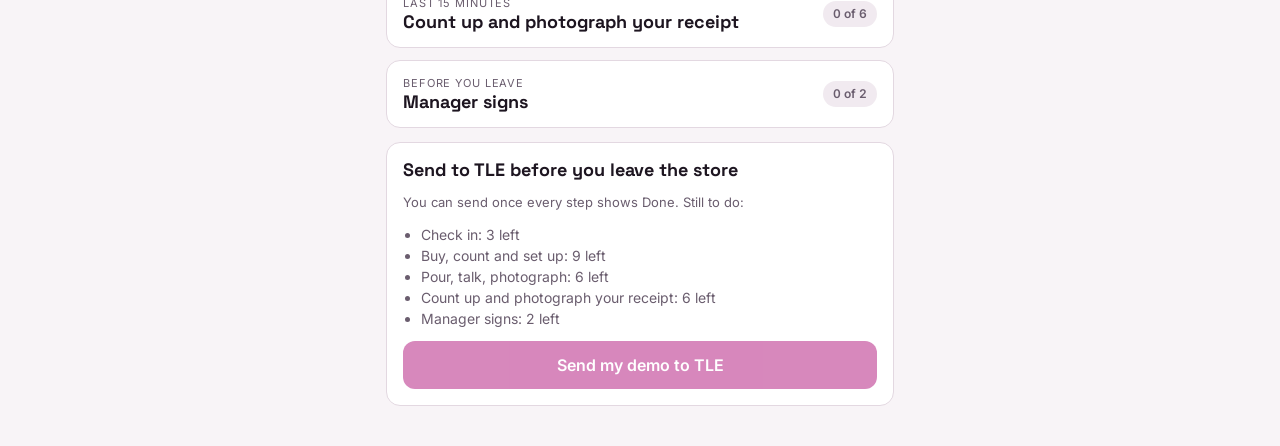
==== commit 6c178e81: "Show what is left to do in each step and name each photo Co-Authored-By: Claude Fable 5.2 <noreply@a" ====
--- a/zonin/index.html
+++ b/zonin/index.html
@@ -155,6 +155,10 @@
 details.help dt{font-weight:600;font-size:14px}
 details.help dd{margin:2px 0 0;font-size:14px;color:var(--muted)}
 
+.todo{background:var(--warn-soft);border-radius:12px;padding:12px 14px}
+.todo h3{font-size:13px;letter-spacing:.06em;text-transform:uppercase;color:var(--warn);margin-bottom:6px}
+.todo ul{margin:0;padding-left:18px;font-size:15px;font-weight:500;display:flex;flex-direction:column;gap:3px}
+.todo.ok{background:var(--good-soft);color:var(--good);font-weight:600;font-size:15px}
 .send{background:var(--surface);border:1px solid var(--line);border-radius:var(--r);padding:16px;display:flex;flex-direction:column;gap:12px}
 .send h2{font-size:18px}
 .missing{margin:0;padding-left:18px;font-size:14px;color:var(--muted)}
@@ -224,8 +228,8 @@
 const CAP=48.43;
 const PRODUCTS=[{id:'pros',name:'Zonin Prosecco 187ml'},{id:'rose',name:'Zonin Prosecco Rosé 187ml'}];
 const SLOTS={
-  outside:{n:2,title:'Outside the store',yes:['The H-E-B sign, clearly readable'],no:[]},
-  inside:{n:4,title:'Inside the store, general views',yes:['A wide view of the aisle or department around your table'],no:['A price you can read']},
+  outside:{n:2,title:'Outside the store',yes:['The H-E-B sign, clearly readable'],no:[],shots:['The front of the store with the H-E-B sign','You, with the H-E-B sign behind you']},
+  inside:{n:4,title:'Inside the store, general views',yes:['A wide view of the aisle or department around your table'],no:['A price you can read'],shots:['The aisle or area where your table is','The same area from farther back','The department sign or aisle marker nearest your table','One more wide view of the store near your table']},
   tableNo:{n:1,title:'Your table, without you',yes:['The whole table and black cloth','The acrylic sign and the 21+ sign','Only the 187ml bottles'],no:['A price you can read']},
   tableBA:{n:1,title:'Your table, with you behind it',yes:['You behind the fully set table','The acrylic sign'],no:['A price you can read'],tip:'Ask a store associate to take this one.'},
   shoppers:{n:10,min:6,title:'Shoppers tasting the wine',yes:['The sample cup in their hand','The table sign, whenever you can','Someone you have not photographed yet'],no:['A shopper holding only a bottle','A price you can read'],tip:'Ask before you take it. A different person in every photo.'},
@@ -256,6 +260,7 @@
 const clock=d=>d.toLocaleTimeString([], {hour:'numeric',minute:'2-digit'});
 const want=id=>S.blocked&&(id==='outside'||id==='inside')?1:SLOTS[id].n;
 const got=id=>photos[id].length>=want(id);
+const ph=(id,label)=>{const left=want(id)-photos[id].length;return[left>0?`${left} more photo${left>1?'s':''}: ${label}`:label,left<=0]};
 
 const num=(k,label)=>`<label class="f"><span>${label}</span><input type="text" inputmode="decimal" id="f-${k}" data-k="${k}" value="${val(k)}"></label>`;
 const text=(k,label)=>`<label class="f"><span>${label}</span><input type="text" id="f-${k}" data-k="${k}" value="${val(k)}"></label>`;
@@ -280,7 +285,7 @@
    <div class="say"><small>Say this to the manager</small><p>"Hi, I'm with Amarko Marketing Solutions. I'm here to sample Zonin Prosecco and Prosecco Rosé today. Where would you like me to set up?"</p></div>
    ${seg('where','Where did they put you?',['Tasting room','Sales floor, with stanchions','Sales floor, no stanchions'])}<p class="alert" id="dryMsg"></p>
    ${help('arrive')}<button class="btn quiet" type="button" id="blockBtn">I cannot run this demo: no product, or the manager said no</button>`,
-  need:()=>[['Check in',has('checkin')],['2 photos outside the store',got('outside')],['Where you are set up',has('where')]]},
+  need:()=>[['Tap the check-in button',has('checkin')],ph('outside','outside the store'),['Answer "Where did they put you?"',has('where')]]},
  {id:'setup',when:'Before you start',title:'Buy, count and set up',coach:'Count the shelf, buy only what is on the list, then build the table.',
   body:()=>`${prodBlock(START_F)}
    <div class="card"><h3>Buy exactly this</h3><ul class="buy">
@@ -290,32 +295,32 @@
      <p class="note">Your limit is $${CAP} with tax. Keep the receipt and every empty bottle.</p></div>
    <div class="card"><h3>Before any table photo</h3>${TABLE.map(([k,l])=>tick(k,l)).join('')}</div>
    ${slot('tableNo')}${slot('tableBA')}${slot('inside')}${help('setup')}`,
-  need:()=>[...PRODUCTS.map(p=>[`Shelf count: ${p.name}`,has(p.id+'_countIn')]),...TABLE.map(([k,l])=>[l,has(k)]),['Table photo without you',got('tableNo')],['Table photo with you',got('tableBA')],['4 photos inside the store',got('inside')]]},
+  need:()=>[...PRODUCTS.map(p=>[`Shelf count: ${p.name}`,has(p.id+'_countIn')]),...TABLE.map(([k,l])=>[l,has(k)]),ph('tableNo','your table, without you'),ph('tableBA','your table, with you behind it'),ph('inside','inside the store')]},
  {id:'during',when:'During the demo',title:'Pour, talk, photograph',coach:'A different shopper in every photo, cup in hand. Start early: you need 10.',
   body:()=>`<div class="card"><h3>Every pour</h3><ul class="plain"><li>Wait for the shopper to come to you</li><li>Check their ID</li><li>Pour 1 oz, then tell them about the wine</li></ul></div>
    <div class="tally"><span class="lbl">Samples poured</span><button type="button" class="minus" id="tMinus" aria-label="Take one off">−</button><output id="tOut">0</output><button type="button" id="tPlus" aria-label="Add one sample">+</button></div>
    ${slot('shoppers')}
    <div class="card"><h3>Four things shoppers said</h3><p class="note">Write them down as you hear them. Four are required.</p>${COMMENTS.map(i=>text('c'+i,'Comment '+i)).join('')}</div>${help('during')}`,
-  need:()=>[['Samples poured',(S.poured||0)>0],['10 photos of different shoppers tasting',got('shoppers')],...COMMENTS.map(i=>['Shopper comment '+i,has('c'+i)])]},
+  need:()=>[['Count your samples with the + button',(S.poured||0)>0],ph('shoppers','different shoppers tasting'),...COMMENTS.map(i=>['Shopper comment '+i,has('c'+i)])]},
  {id:'wrap',when:'Last 15 minutes',title:'Count up and photograph your receipt',coach:'Count the shelf again and get the receipt in before it gets lost.',
   body:()=>`${prodBlock(END_F)}${slot('receipt')}${num('receiptTotal','Receipt total $')}<p class="alert" id="capMsg"></p>${help('wrap')}`,
-  need:()=>[...PRODUCTS.flatMap(p=>END_F.map(([k,l])=>[`${l}: ${p.name}`,has(p.id+'_'+k)])),['Receipt photo',got('receipt')],['Receipt total',has('receiptTotal')]]},
+  need:()=>[...PRODUCTS.flatMap(p=>END_F.map(([k,l])=>[`${l}: ${p.name}`,has(p.id+'_'+k)])),ph('receipt','your receipt'),['Receipt total',has('receiptTotal')]]},
  {id:'report',when:'Before you leave',title:'Manager signs',coach:'Hand your phone to the manager to sign, then send everything before you walk out.',
   body:()=>`${text('mgrName','Store manager full name')}
    <div class="f"><div class="sigrow"><span style="font-size:13px;font-weight:500;color:var(--muted)">Store manager signature</span><button type="button" class="link" id="sigClear">Clear</button></div>
    <canvas class="sig" id="sig" aria-label="Signature box. Hand the phone to the manager to sign."></canvas></div>${help('report')}`,
-  need:()=>[['Manager name',has('mgrName')],['Manager signature',signed]]}
+  need:()=>[['Manager name',has('mgrName')],['Manager signs in the box',signed]]}
 ];
 const BLOCKED=[
  {id:'arrive',when:'On arrival',title:'Check in',coach:'Check in so there is a record that you came.',
   body:()=>`<div id="checkin"></div>${slot('outside')}`,
-  need:()=>[['Check in',has('checkin')],['1 photo outside the store',got('outside')]]},
+  need:()=>[['Tap the check-in button',has('checkin')],ph('outside','outside the store')]},
  {id:'blocked',when:'Demo could not run',title:'Show what happened',coach:'You still report and you still get three photos: outside, inside, and the shelf.',
   body:()=>`<p class="alert soft">Contact your TLE coordinator now, before you leave the store.</p>
    ${seg('why','What stopped the demo?',['Product not in stock','Manager said no','Something else'])}
    <label class="f"><span>What happened, and who you spoke to</span><textarea id="f-whyNote" data-k="whyNote" style="min-height:76px">${val('whyNote')}</textarea></label>
    ${slot('inside')}${slot('shelf')}${help('blocked')}<button class="btn ghost" type="button" id="unblockBtn">Go back. I can run the demo after all</button>`,
-  need:()=>[['What stopped the demo',has('why')],['What happened',has('whyNote')],['1 photo inside the store',got('inside')],['Photo of the shelf',got('shelf')]]}
+  need:()=>[['What stopped the demo',has('why')],['What happened',has('whyNote')],ph('inside','inside the store'),ph('shelf','the shelf where the wine should be')]}
 ];
 const stages=()=>S.blocked?BLOCKED:NORMAL;
 
@@ -323,7 +328,7 @@
 let sig=null,ctx=null,drawing=false;
 function render(openId){
   signed=false;
-  host.innerHTML=stages().map(s=>`<details class="stage" id="st-${s.id}"><summary><div class="stitle"><div class="when">${s.when}</div><h2>${s.title}</h2></div><span class="chip" id="chip-${s.id}"></span></summary><div class="sbody">${s.body()}</div></details>`).join('');
+  host.innerHTML=stages().map(s=>`<details class="stage" id="st-${s.id}"><summary><div class="stitle"><div class="when">${s.when}</div><h2>${s.title}</h2></div><span class="chip" id="chip-${s.id}"></span></summary><div class="sbody"><div class="todo" id="todo-${s.id}" aria-live="polite"></div>${s.body()}</div></details>`).join('');
   drawCheckin();
   Object.keys(SLOTS).forEach(id=>{if(document.getElementById('slot-'+id))drawSlot(id)});
   sig=document.getElementById('sig');
@@ -366,7 +371,7 @@
     if(n<sl.min){t=`${sl.min-n} more to reach the minimum. Under ${sl.min} different people, the event is rejected and has to be redone.`;c='msg bad'}
     else if(n<need){t=`Minimum met. Keep going: ${need} is the target.`}
     else{t='Target met. More photos of new people only help.';c='msg good'}
-  }
+  }else if(n<need){const left=need-n;t=(sl.shots&&!S.blocked?`Next photo: ${sl.shots[n]}. `:'')+`${left} more needed.`}
   if(off){t=(t?t+' ':'')+`${off} photo${off>1?'s have':' has'} no location. Turn location on and retake if you can.`;c='msg bad'}
   m.textContent=t;m.className=c;
 }
@@ -378,6 +383,9 @@
     const c=document.getElementById('chip-'+s.id);
     c.textContent=d===list.length?'Done':`${d} of ${list.length}`;
     c.className='chip'+(d===list.length?' done':d>0?' part':'');
+    const td=document.getElementById('todo-'+s.id);
+    td.className='todo'+(d===list.length?' ok':'');
+    td.innerHTML=d===list.length?'Everything in this step is done.':`<h3>Still to do in this step</h3><ul>${list.filter(x=>!x[1]).map(x=>`<li>${esc(x[0])}</li>`).join('')}</ul>`;
     if(d<list.length){if(!next)next=s;miss.push(`${s.title}: ${list.length-d} left`)}
   });
   document.getElementById('barText').textContent=`${done} of ${total} done`;
